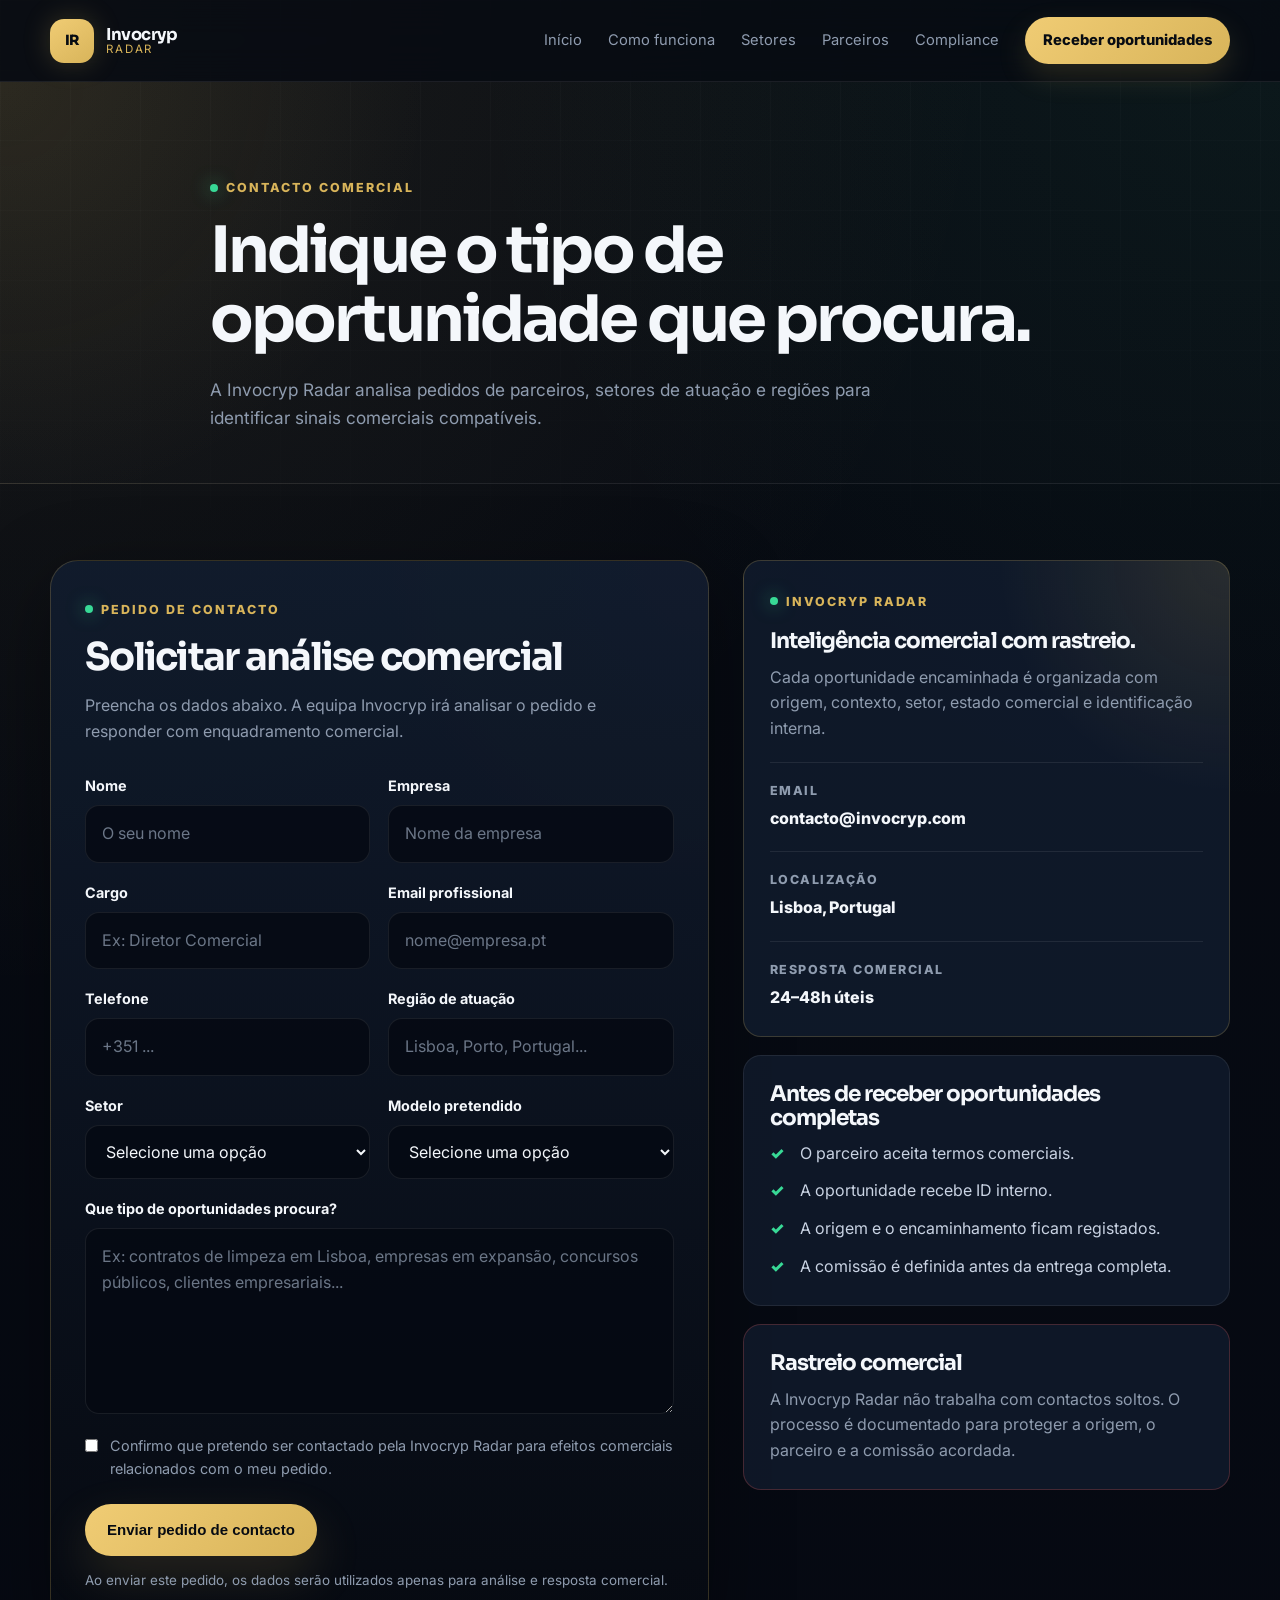
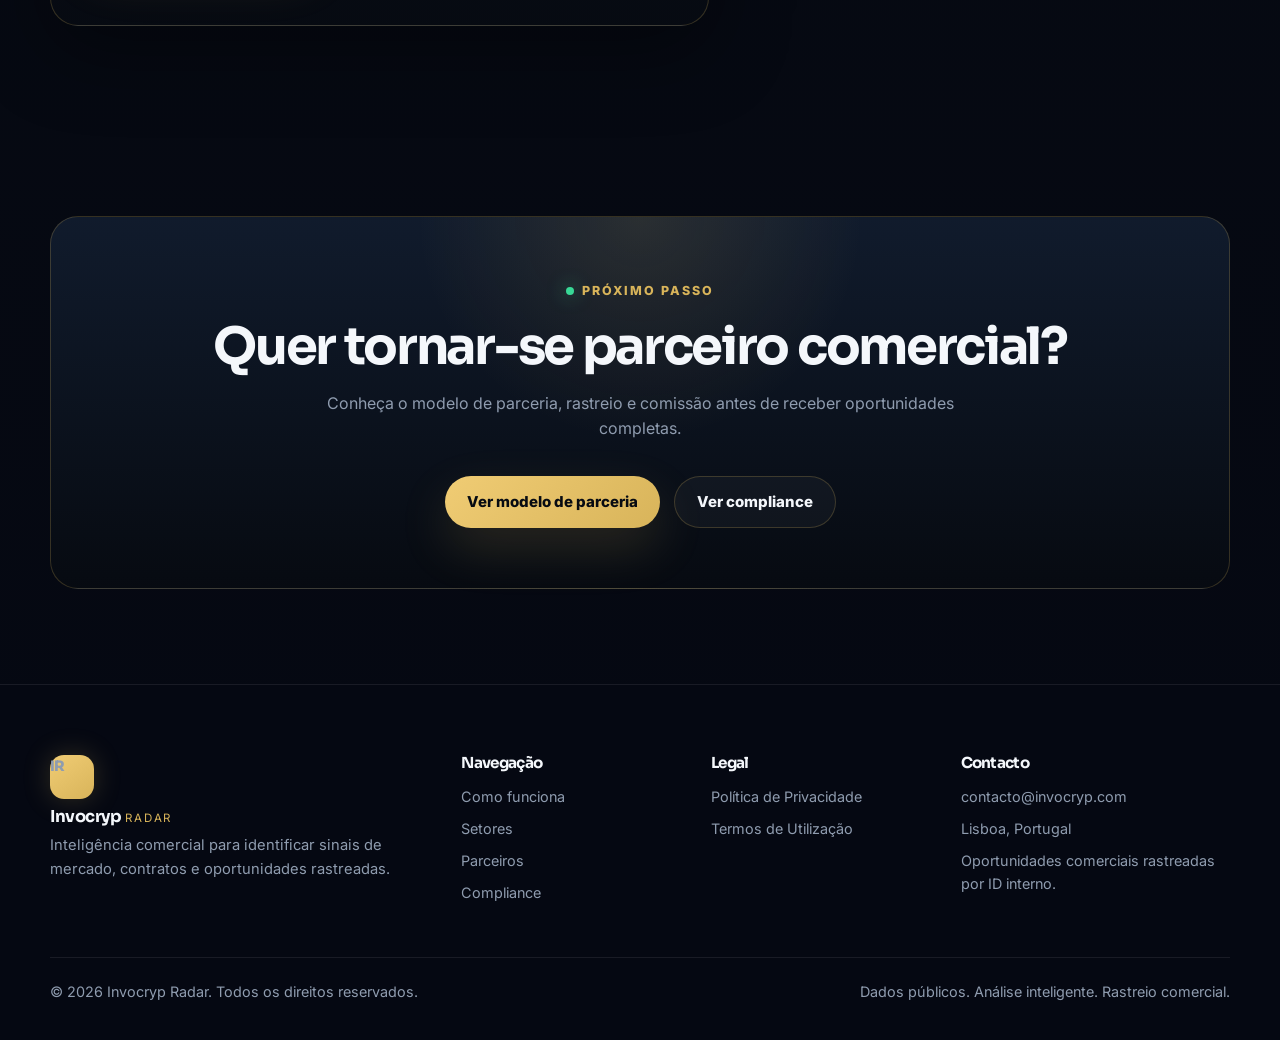
==== contacto/index.html @ 98e599c5 "Cria pagina de contacto" ====
<!DOCTYPE html>
<html lang="pt-PT">
<head>
  <meta charset="UTF-8" />
  <meta name="viewport" content="width=device-width, initial-scale=1.0" />

  <title>Contacto — Invocryp Radar</title>

  <meta
    name="description"
    content="Contacte a Invocryp Radar para receber oportunidades comerciais rastreadas, sinais de mercado e propostas de parceria."
  />

  <meta name="author" content="Invocryp Radar" />
  <meta name="robots" content="index, follow" />

  <meta property="og:title" content="Contacto — Invocryp Radar" />
  <meta
    property="og:description"
    content="Solicite contacto comercial e indique o setor, região e tipo de oportunidade que procura."
  />
  <meta property="og:type" content="website" />
  <meta property="og:url" content="https://invocryp.com/contacto/" />
  <meta property="og:image" content="https://invocryp.com/assets/img/og-image.png" />

  <link rel="icon" type="image/png" href="/assets/img/favicon.png" />
  <link rel="apple-touch-icon" href="/assets/img/favicon.png" />

  <link rel="preconnect" href="https://fonts.googleapis.com" />
  <link rel="preconnect" href="https://fonts.gstatic.com" crossorigin />
  <link
    href="https://fonts.googleapis.com/css2?family=Inter:wght@400;500;600;700;800&family=Sora:wght@500;600;700;800&display=swap"
    rel="stylesheet"
  />

  <link rel="stylesheet" href="/assets/css/main.css" />
</head>

<body>
  <header class="site-header">
    <div class="container header-content">
      <a href="/" class="brand" aria-label="Página inicial da Invocryp Radar">
        <span class="brand-mark">IR</span>
        <span class="brand-text">
          <strong>Invocryp</strong>
          <small>Radar</small>
        </span>
      </a>

      <button class="menu-toggle" type="button" aria-label="Abrir menu">
        <span></span>
        <span></span>
        <span></span>
      </button>

      <nav class="main-nav" aria-label="Menu principal">
        <a href="/">Início</a>
        <a href="/como-funciona/">Como funciona</a>
        <a href="/setores/">Setores</a>
        <a href="/parceiros/">Parceiros</a>
        <a href="/compliance/">Compliance</a>
        <a href="/contacto/" class="nav-cta">Receber oportunidades</a>
      </nav>
    </div>
  </header>

  <main>
    <section class="page-hero">
      <div class="container page-hero-content">
        <span class="eyebrow">Contacto comercial</span>

        <h1>Indique o tipo de oportunidade que procura.</h1>

        <p>
          A Invocryp Radar analisa pedidos de parceiros, setores de atuação
          e regiões para identificar sinais comerciais compatíveis.
        </p>
      </div>
    </section>

    <section class="section contact-section">
      <div class="container contact-grid">
        <form class="contact-form" action="mailto:contacto@invocryp.com" method="post" enctype="text/plain">
          <div class="form-header">
            <span class="eyebrow">Pedido de contacto</span>
            <h2>Solicitar análise comercial</h2>
            <p>
              Preencha os dados abaixo. A equipa Invocryp irá analisar o pedido
              e responder com enquadramento comercial.
            </p>
          </div>

          <div class="form-grid">
            <div class="form-group">
              <label for="nome">Nome</label>
              <input type="text" id="nome" name="Nome" placeholder="O seu nome" required />
            </div>

            <div class="form-group">
              <label for="empresa">Empresa</label>
              <input type="text" id="empresa" name="Empresa" placeholder="Nome da empresa" required />
            </div>

            <div class="form-group">
              <label for="cargo">Cargo</label>
              <input type="text" id="cargo" name="Cargo" placeholder="Ex: Diretor Comercial" />
            </div>

            <div class="form-group">
              <label for="email">Email profissional</label>
              <input type="email" id="email" name="Email" placeholder="nome@empresa.pt" required />
            </div>

            <div class="form-group">
              <label for="telefone">Telefone</label>
              <input type="tel" id="telefone" name="Telefone" placeholder="+351 ..." />
            </div>

            <div class="form-group">
              <label for="regiao">Região de atuação</label>
              <input type="text" id="regiao" name="Regiao" placeholder="Lisboa, Porto, Portugal..." required />
            </div>

            <div class="form-group">
              <label for="setor">Setor</label>
              <select id="setor" name="Setor" required>
                <option value="">Selecione uma opção</option>
                <option value="Limpeza profissional">Limpeza profissional</option>
                <option value="Segurança">Segurança</option>
                <option value="Manutenção">Manutenção</option>
                <option value="Obras e remodelação">Obras e remodelação</option>
                <option value="AVAC">AVAC</option>
                <option value="Fornecimento empresarial">Fornecimento empresarial</option>
                <option value="Recrutamento e outsourcing">Recrutamento e outsourcing</option>
                <option value="Logística">Logística</option>
                <option value="Outro">Outro</option>
              </select>
            </div>

            <div class="form-group">
              <label for="modelo">Modelo pretendido</label>
              <select id="modelo" name="Modelo pretendido" required>
                <option value="">Selecione uma opção</option>
                <option value="Comissão por negócio fechado">Comissão por negócio fechado</option>
                <option value="Lead qualificado">Lead qualificado</option>
                <option value="Assinatura mensal">Assinatura mensal</option>
                <option value="Modelo híbrido">Modelo híbrido</option>
                <option value="Ainda não sei">Ainda não sei</option>
              </select>
            </div>
          </div>

          <div class="form-group full">
            <label for="mensagem">Que tipo de oportunidades procura?</label>
            <textarea
              id="mensagem"
              name="Mensagem"
              rows="6"
              placeholder="Ex: contratos de limpeza em Lisboa, empresas em expansão, concursos públicos, clientes empresariais..."
              required
            ></textarea>
          </div>

          <label class="privacy-check">
            <input type="checkbox" name="Consentimento" required />
            <span>
              Confirmo que pretendo ser contactado pela Invocryp Radar para efeitos comerciais
              relacionados com o meu pedido.
            </span>
          </label>

          <button type="submit" class="btn btn-primary form-submit">
            Enviar pedido de contacto
          </button>

          <p class="form-note">
            Ao enviar este pedido, os dados serão utilizados apenas para análise e resposta comercial.
          </p>
        </form>

        <aside class="contact-aside">
          <div class="contact-card premium">
            <span class="eyebrow">Invocryp Radar</span>
            <h3>Inteligência comercial com rastreio.</h3>
            <p>
              Cada oportunidade encaminhada é organizada com origem, contexto,
              setor, estado comercial e identificação interna.
            </p>

            <div class="contact-info">
              <span>Email</span>
              <a href="mailto:contacto@invocryp.com">contacto@invocryp.com</a>
            </div>

            <div class="contact-info">
              <span>Localização</span>
              <strong>Lisboa, Portugal</strong>
            </div>

            <div class="contact-info">
              <span>Resposta comercial</span>
              <strong>24–48h úteis</strong>
            </div>
          </div>

          <div class="contact-card">
            <h3>Antes de receber oportunidades completas</h3>

            <ul class="check-list compact">
              <li>O parceiro aceita termos comerciais.</li>
              <li>A oportunidade recebe ID interno.</li>
              <li>A origem e o encaminhamento ficam registados.</li>
              <li>A comissão é definida antes da entrega completa.</li>
            </ul>
          </div>

          <div class="contact-card warning">
            <h3>Rastreio comercial</h3>
            <p>
              A Invocryp Radar não trabalha com contactos soltos. O processo é
              documentado para proteger a origem, o parceiro e a comissão acordada.
            </p>
          </div>
        </aside>
      </div>
    </section>

    <section class="final-cta">
      <div class="container final-cta-box">
        <span class="eyebrow">Próximo passo</span>
        <h2>Quer tornar-se parceiro comercial?</h2>
        <p>
          Conheça o modelo de parceria, rastreio e comissão antes de receber
          oportunidades completas.
        </p>

        <div class="hero-actions">
          <a href="/parceiros/" class="btn btn-primary">Ver modelo de parceria</a>
          <a href="/compliance/" class="btn btn-secondary">Ver compliance</a>
        </div>
      </div>
    </section>
  </main>

  <footer class="site-footer">
    <div class="container footer-grid">
      <div>
        <a href="/" class="brand footer-brand" aria-label="Invocryp Radar">
          <span class="brand-mark">IR</span>
          <span class="brand-text">
            <strong>Invocryp</strong>
            <small>Radar</small>
          </span>
        </a>

        <p>
          Inteligência comercial para identificar sinais de mercado, contratos e
          oportunidades rastreadas.
        </p>
      </div>

      <div>
        <h4>Navegação</h4>
        <a href="/como-funciona/">Como funciona</a>
        <a href="/setores/">Setores</a>
        <a href="/parceiros/">Parceiros</a>
        <a href="/compliance/">Compliance</a>
      </div>

      <div>
        <h4>Legal</h4>
        <a href="/politica-privacidade/">Política de Privacidade</a>
        <a href="/termos/">Termos de Utilização</a>
      </div>

      <div>
        <h4>Contacto</h4>
        <a href="mailto:contacto@invocryp.com">contacto@invocryp.com</a>
        <span>Lisboa, Portugal</span>
        <span>Oportunidades comerciais rastreadas por ID interno.</span>
      </div>
    </div>

    <div class="container footer-bottom">
      <span>© 2026 Invocryp Radar. Todos os direitos reservados.</span>
      <span>Dados públicos. Análise inteligente. Rastreio comercial.</span>
    </div>
  </footer>

  <script src="/assets/js/main.js"></script>
</body>
</html>
---- assets/css/main.css ----
:root {
    --bg-main: #070b12;
    --bg-deep: #050812;
    --bg-panel: #0d1524;
    --bg-card: rgba(17, 28, 46, 0.82);
  
    --gold: #d8b45a;
    --gold-soft: rgba(216, 180, 90, 0.18);
    --gold-strong: #f0cc74;
  
    --white: #f4f7fb;
    --text: #c9d3e3;
    --muted: #8f9caf;
  
    --green: #38d996;
    --red: #e05a5a;
  
    --border: rgba(255, 255, 255, 0.08);
    --border-gold: rgba(216, 180, 90, 0.22);
  
    --shadow: 0 24px 80px rgba(0, 0, 0, 0.38);
    --radius-lg: 28px;
    --radius-md: 18px;
    --radius-sm: 12px;
  
    --container: 1180px;
    --header-height: 82px;
  }
  
  * {
    box-sizing: border-box;
    margin: 0;
    padding: 0;
  }
  
  html {
    scroll-behavior: smooth;
  }
  
  body {
    font-family: "Inter", sans-serif;
    background:
      radial-gradient(circle at top left, rgba(216, 180, 90, 0.09), transparent 34%),
      radial-gradient(circle at top right, rgba(56, 217, 150, 0.06), transparent 28%),
      linear-gradient(180deg, var(--bg-main), var(--bg-deep));
    color: var(--text);
    min-height: 100vh;
    line-height: 1.6;
    overflow-x: hidden;
  }
  
  body::before {
    content: "";
    position: fixed;
    inset: 0;
    pointer-events: none;
    background-image:
      linear-gradient(rgba(255,255,255,0.025) 1px, transparent 1px),
      linear-gradient(90deg, rgba(255,255,255,0.025) 1px, transparent 1px);
    background-size: 70px 70px;
    mask-image: linear-gradient(to bottom, rgba(0,0,0,0.9), transparent 78%);
    z-index: -1;
  }
  
  a {
    color: inherit;
    text-decoration: none;
  }
  
  img {
    max-width: 100%;
    display: block;
  }
  
  .container {
    width: min(100% - 40px, var(--container));
    margin: 0 auto;
  }
  
  /* HEADER */
  
  .site-header {
    position: sticky;
    top: 0;
    z-index: 50;
    height: var(--header-height);
    backdrop-filter: blur(22px);
    background: rgba(7, 11, 18, 0.78);
    border-bottom: 1px solid var(--border);
  }
  
  .header-content {
    height: 100%;
    display: flex;
    align-items: center;
    justify-content: space-between;
  }
  
  .brand {
    display: inline-flex;
    align-items: center;
    gap: 12px;
  }
  
  .brand-mark {
    width: 44px;
    height: 44px;
    border-radius: 14px;
    display: grid;
    place-items: center;
    font-family: "Sora", sans-serif;
    font-size: 0.88rem;
    font-weight: 800;
    letter-spacing: -0.04em;
    color: var(--bg-main);
    background:
      linear-gradient(145deg, var(--gold-strong), var(--gold)),
      radial-gradient(circle at 30% 20%, #fff, transparent);
    box-shadow: 0 0 28px rgba(216, 180, 90, 0.22);
  }
  
  .brand-text {
    display: flex;
    flex-direction: column;
    line-height: 1.05;
  }
  
  .brand-text strong {
    font-family: "Sora", sans-serif;
    font-size: 1.03rem;
    color: var(--white);
    letter-spacing: -0.03em;
  }
  
  .brand-text small {
    color: var(--gold);
    font-size: 0.72rem;
    text-transform: uppercase;
    letter-spacing: 0.16em;
  }
  
  .main-nav {
    display: flex;
    align-items: center;
    gap: 26px;
    font-size: 0.92rem;
    color: var(--muted);
  }
  
  .main-nav a {
    transition: color 0.2s ease;
  }
  
  .main-nav a:hover {
    color: var(--white);
  }
  
  .nav-cta {
    color: var(--bg-main) !important;
    background: linear-gradient(135deg, var(--gold-strong), var(--gold));
    padding: 12px 18px;
    border-radius: 999px;
    font-weight: 800;
    box-shadow: 0 12px 30px rgba(216, 180, 90, 0.16);
  }
  
  .menu-toggle {
    display: none;
    width: 46px;
    height: 46px;
    border: 1px solid var(--border);
    border-radius: 14px;
    background: rgba(255, 255, 255, 0.03);
    cursor: pointer;
  }
  
  .menu-toggle span {
    display: block;
    width: 20px;
    height: 2px;
    margin: 5px auto;
    background: var(--white);
    border-radius: 5px;
  }
  
  /* HERO */
  
  .hero-section {
    padding: 105px 0 70px;
    position: relative;
  }
  
  .hero-grid {
    display: grid;
    grid-template-columns: 1.04fr 0.96fr;
    gap: 58px;
    align-items: center;
  }
  
  .eyebrow {
    display: inline-flex;
    align-items: center;
    gap: 8px;
    color: var(--gold);
    font-size: 0.78rem;
    font-weight: 800;
    text-transform: uppercase;
    letter-spacing: 0.16em;
    margin-bottom: 18px;
  }
  
  .eyebrow::before {
    content: "";
    width: 8px;
    height: 8px;
    border-radius: 50%;
    background: var(--green);
    box-shadow: 0 0 18px rgba(56, 217, 150, 0.7);
  }
  
  h1,
  h2,
  h3,
  h4 {
    font-family: "Sora", sans-serif;
    color: var(--white);
    letter-spacing: -0.045em;
    line-height: 1.08;
  }
  
  h1 {
    font-size: clamp(2.7rem, 6vw, 5.9rem);
    max-width: 820px;
  }
  
  .hero-description {
    max-width: 650px;
    margin-top: 24px;
    font-size: 1.12rem;
    color: var(--muted);
  }
  
  .hero-actions {
    margin-top: 34px;
    display: flex;
    flex-wrap: wrap;
    gap: 14px;
  }
  
  .btn {
    display: inline-flex;
    align-items: center;
    justify-content: center;
    min-height: 52px;
    padding: 0 22px;
    border-radius: 999px;
    font-weight: 800;
    font-size: 0.94rem;
    transition: transform 0.2s ease, border-color 0.2s ease, background 0.2s ease;
  }
  
  .btn:hover {
    transform: translateY(-2px);
  }
  
  .btn-primary {
    color: var(--bg-main);
    background: linear-gradient(135deg, var(--gold-strong), var(--gold));
    box-shadow: 0 20px 50px rgba(216, 180, 90, 0.16);
  }
  
  .btn-secondary {
    color: var(--white);
    border: 1px solid var(--border-gold);
    background: rgba(255, 255, 255, 0.035);
  }
  
  .hero-proof {
    margin-top: 28px;
    display: flex;
    flex-wrap: wrap;
    gap: 10px;
  }
  
  .hero-proof span {
    padding: 9px 13px;
    border: 1px solid var(--border);
    border-radius: 999px;
    color: var(--muted);
    font-size: 0.82rem;
    background: rgba(255, 255, 255, 0.025);
  }
  
  /* RADAR PANEL */
  
  .radar-panel {
    position: relative;
    padding: 28px;
    min-height: 520px;
    border: 1px solid var(--border-gold);
    border-radius: var(--radius-lg);
    background:
      radial-gradient(circle at 50% 15%, rgba(216, 180, 90, 0.15), transparent 28%),
      linear-gradient(180deg, rgba(17, 28, 46, 0.95), rgba(7, 11, 18, 0.9));
    box-shadow: var(--shadow);
    overflow: hidden;
  }
  
  .radar-panel::before {
    content: "";
    position: absolute;
    width: 430px;
    height: 430px;
    border: 1px solid rgba(216, 180, 90, 0.16);
    border-radius: 50%;
    top: 80px;
    right: -80px;
  }
  
  .radar-panel::after {
    content: "";
    position: absolute;
    width: 240px;
    height: 240px;
    border: 1px solid rgba(216, 180, 90, 0.12);
    border-radius: 50%;
    top: 175px;
    right: 15px;
  }
  
  .panel-header {
    position: relative;
    z-index: 2;
    display: flex;
    align-items: center;
    gap: 10px;
    color: var(--white);
    margin-bottom: 34px;
  }
  
  .status-dot {
    width: 11px;
    height: 11px;
    border-radius: 50%;
    background: var(--green);
    box-shadow: 0 0 24px rgba(56, 217, 150, 0.9);
  }
  
  .signal-card {
    position: relative;
    z-index: 3;
    width: min(100%, 390px);
    padding: 20px;
    margin-bottom: 18px;
    border-radius: var(--radius-md);
    border: 1px solid var(--border);
    background: rgba(7, 11, 18, 0.74);
    backdrop-filter: blur(14px);
  }
  
  .signal-card:nth-child(3) {
    margin-left: 45px;
  }
  
  .signal-card:nth-child(4) {
    margin-left: 90px;
  }
  
  .signal-card small {
    display: block;
    margin-bottom: 8px;
    font-size: 0.75rem;
    text-transform: uppercase;
    letter-spacing: 0.14em;
    font-weight: 800;
  }
  
  .signal-card.high small {
    color: var(--green);
  }
  
  .signal-card.medium small {
    color: var(--gold);
  }
  
  .signal-card.review small {
    color: var(--red);
  }
  
  .signal-card p {
    color: var(--text);
    font-size: 0.95rem;
  }
  
  /* STRIP */
  
  .metrics-strip {
    border-top: 1px solid var(--border);
    border-bottom: 1px solid var(--border);
    background: rgba(255, 255, 255, 0.02);
    display: grid;
    grid-template-columns: repeat(4, 1fr);
  }
  
  .metric-item {
    min-height: 86px;
    display: grid;
    place-items: center;
    color: var(--muted);
    font-weight: 800;
    text-transform: uppercase;
    letter-spacing: 0.12em;
    font-size: 0.78rem;
    border-right: 1px solid var(--border);
  }
  
  .metric-item:last-child {
    border-right: none;
  }
  
  /* SECTIONS */
  
  .section {
    padding: 95px 0;
  }
  
  .section-heading {
    max-width: 760px;
    margin-bottom: 44px;
  }
  
  .section-heading.split {
    max-width: none;
    display: flex;
    justify-content: space-between;
    align-items: end;
    gap: 30px;
  }
  
  .section-heading h2,
  .final-cta h2 {
    font-size: clamp(2rem, 4vw, 3.5rem);
  }
  
  .section-heading p,
  .final-cta p {
    margin-top: 16px;
    color: var(--muted);
    font-size: 1rem;
  }
  
  .text-link {
    color: var(--gold);
    font-weight: 800;
    border-bottom: 1px solid rgba(216, 180, 90, 0.38);
  }
  
  /* PROCESS */
  
  .process-grid {
    display: grid;
    grid-template-columns: repeat(4, 1fr);
    gap: 18px;
  }
  
  .process-card,
  .sector-card {
    padding: 26px;
    border-radius: var(--radius-md);
    border: 1px solid var(--border);
    background: var(--bg-card);
    min-height: 250px;
    transition: transform 0.2s ease, border-color 0.2s ease;
  }
  
  .process-card:hover,
  .sector-card:hover {
    transform: translateY(-4px);
    border-color: var(--border-gold);
  }
  
  .step-number {
    display: inline-block;
    color: var(--gold);
    font-weight: 900;
    margin-bottom: 24px;
    font-size: 0.82rem;
    letter-spacing: 0.12em;
  }
  
  .process-card h3,
  .sector-card h3 {
    font-size: 1.15rem;
    margin-bottom: 14px;
  }
  
  .process-card p,
  .sector-card p {
    color: var(--muted);
    font-size: 0.94rem;
  }
  
  /* SECTORS */
  
  .section-sectors {
    background:
      radial-gradient(circle at 20% 10%, rgba(216, 180, 90, 0.06), transparent 30%),
      rgba(255, 255, 255, 0.012);
  }
  
  .sector-grid {
    display: grid;
    grid-template-columns: repeat(3, 1fr);
    gap: 18px;
  }
  
  .sector-card {
    min-height: 205px;
  }
  
  /* PARTNERS */
  
  .partner-box {
    display: grid;
    grid-template-columns: 1.1fr 0.9fr;
    gap: 34px;
    padding: 46px;
    border: 1px solid var(--border-gold);
    border-radius: var(--radius-lg);
    background:
      linear-gradient(135deg, rgba(17, 28, 46, 0.95), rgba(7, 11, 18, 0.92)),
      radial-gradient(circle at top right, rgba(216, 180, 90, 0.12), transparent 30%);
    box-shadow: var(--shadow);
  }
  
  .partner-copy h2 {
    font-size: clamp(2rem, 4vw, 3.25rem);
  }
  
  .partner-copy p {
    margin-top: 18px;
    color: var(--muted);
    max-width: 690px;
  }
  
  .check-list {
    margin: 26px 0 30px;
    list-style: none;
    display: grid;
    gap: 12px;
  }
  
  .check-list li {
    color: var(--text);
    padding-left: 30px;
    position: relative;
  }
  
  .check-list li::before {
    content: "✓";
    position: absolute;
    left: 0;
    top: 0;
    color: var(--green);
    font-weight: 900;
  }
  
  .partner-card {
    align-self: center;
    padding: 30px;
    border-radius: var(--radius-md);
    border: 1px solid var(--border);
    background: rgba(7, 11, 18, 0.72);
  }
  
  .partner-card small {
    color: var(--gold);
    font-size: 0.75rem;
    text-transform: uppercase;
    letter-spacing: 0.14em;
    font-weight: 800;
  }
  
  .partner-card h3 {
    font-size: 2rem;
    margin: 16px 0 18px;
  }
  
  .partner-card p {
    padding: 12px 0;
    border-bottom: 1px solid var(--border);
    color: var(--muted);
  }
  
  .partner-card span {
    display: block;
    margin-top: 18px;
    color: var(--green);
    font-size: 0.9rem;
  }
  
  /* COMPLIANCE */
  
  .section-compliance {
    border-top: 1px solid var(--border);
    border-bottom: 1px solid var(--border);
  }
  
  .compliance-grid {
    display: grid;
    grid-template-columns: 0.9fr 1.1fr;
    gap: 60px;
    align-items: center;
  }
  
  .compliance-content p {
    color: var(--muted);
    font-size: 1.04rem;
    margin-bottom: 22px;
  }
  
  /* FINAL CTA */
  
  .final-cta {
    padding: 95px 0;
  }
  
  .final-cta-box {
    text-align: center;
    padding: 60px 30px;
    border-radius: var(--radius-lg);
    border: 1px solid var(--border-gold);
    background:
      radial-gradient(circle at top, rgba(216, 180, 90, 0.13), transparent 32%),
      linear-gradient(180deg, rgba(17, 28, 46, 0.96), rgba(7, 11, 18, 0.95));
  }
  
  .final-cta-box p {
    max-width: 650px;
    margin-left: auto;
    margin-right: auto;
  }
  
  .final-cta .hero-actions {
    justify-content: center;
  }
  
  /* FOOTER */
  
  .site-footer {
    padding: 70px 0 28px;
    background: #050812;
    border-top: 1px solid var(--border);
  }
  
  .footer-grid {
    display: grid;
    grid-template-columns: 1.4fr 0.8fr 0.8fr 1fr;
    gap: 34px;
  }
  
  .footer-brand {
    margin-bottom: 20px;
  }
  
  .site-footer p {
    max-width: 360px;
    color: var(--muted);
    font-size: 0.92rem;
  }
  
  .site-footer h4 {
    font-size: 0.95rem;
    margin-bottom: 14px;
  }
  
  .site-footer a,
  .site-footer span {
    display: block;
    color: var(--muted);
    font-size: 0.9rem;
    margin-bottom: 9px;
  }
  
  .site-footer a:hover {
    color: var(--gold);
  }
  
  .footer-bottom {
    margin-top: 44px;
    padding-top: 22px;
    border-top: 1px solid var(--border);
    display: flex;
    justify-content: space-between;
    gap: 20px;
    color: var(--muted);
    font-size: 0.82rem;
  }
  
  /* RESPONSIVE */
  
  @media (max-width: 980px) {
    .main-nav {
      position: absolute;
      top: var(--header-height);
      left: 20px;
      right: 20px;
      display: none;
      flex-direction: column;
      align-items: stretch;
      gap: 0;
      padding: 16px;
      border-radius: 20px;
      background: rgba(7, 11, 18, 0.98);
      border: 1px solid var(--border);
      box-shadow: var(--shadow);
    }
  
    .main-nav.active {
      display: flex;
    }
  
    .main-nav a {
      padding: 14px;
    }
  
    .nav-cta {
      margin-top: 8px;
      text-align: center;
    }
  
    .menu-toggle {
      display: block;
    }
  
    .hero-grid,
    .partner-box,
    .compliance-grid {
      grid-template-columns: 1fr;
    }
  
    .radar-panel {
      min-height: auto;
    }
  
    .signal-card:nth-child(3),
    .signal-card:nth-child(4) {
      margin-left: 0;
    }
  
    .process-grid {
      grid-template-columns: repeat(2, 1fr);
    }
  
    .sector-grid {
      grid-template-columns: repeat(2, 1fr);
    }
  
    .footer-grid {
      grid-template-columns: repeat(2, 1fr);
    }
  
    .section-heading.split {
      align-items: flex-start;
      flex-direction: column;
    }
  }
  
  @media (max-width: 680px) {
    :root {
      --header-height: 74px;
    }
  
    .container {
      width: min(100% - 28px, var(--container));
    }
  
    .hero-section {
      padding: 72px 0 50px;
    }
  
    h1 {
      font-size: 2.8rem;
    }
  
    .hero-description {
      font-size: 1rem;
    }
  
    .hero-actions {
      flex-direction: column;
    }
  
    .btn {
      width: 100%;
    }
  
    .metrics-strip {
      grid-template-columns: repeat(2, 1fr);
    }
  
    .metric-item {
      min-height: 70px;
      font-size: 0.68rem;
    }
  
    .section {
      padding: 70px 0;
    }
  
    .process-grid,
    .sector-grid,
    .footer-grid {
      grid-template-columns: 1fr;
    }
  
    .partner-box {
      padding: 28px;
    }
  
    .footer-bottom {
      flex-direction: column;
    }
  }








  /* CONTACT PAGE */

.page-hero {
    padding: 92px 0 52px;
    border-bottom: 1px solid var(--border);
    background:
      radial-gradient(circle at top left, rgba(216, 180, 90, 0.09), transparent 32%),
      rgba(255, 255, 255, 0.01);
  }
  
  .page-hero-content {
    max-width: 860px;
  }
  
  .page-hero h1 {
    font-size: clamp(2.4rem, 5vw, 4.8rem);
  }
  
  .page-hero p {
    margin-top: 22px;
    max-width: 720px;
    color: var(--muted);
    font-size: 1.08rem;
  }
  
  .contact-section {
    padding-top: 76px;
  }
  
  .contact-grid {
    display: grid;
    grid-template-columns: 1.15fr 0.85fr;
    gap: 34px;
    align-items: start;
  }
  
  .contact-form {
    padding: 34px;
    border: 1px solid var(--border-gold);
    border-radius: var(--radius-lg);
    background:
      linear-gradient(180deg, rgba(17, 28, 46, 0.92), rgba(7, 11, 18, 0.92)),
      radial-gradient(circle at top right, rgba(216, 180, 90, 0.11), transparent 34%);
    box-shadow: var(--shadow);
  }
  
  .form-header {
    margin-bottom: 30px;
  }
  
  .form-header h2 {
    font-size: clamp(1.8rem, 3vw, 2.7rem);
  }
  
  .form-header p {
    margin-top: 14px;
    color: var(--muted);
  }
  
  .form-grid {
    display: grid;
    grid-template-columns: repeat(2, 1fr);
    gap: 18px;
  }
  
  .form-group {
    display: flex;
    flex-direction: column;
    gap: 8px;
  }
  
  .form-group.full {
    margin-top: 18px;
  }
  
  .form-group label {
    color: var(--white);
    font-weight: 700;
    font-size: 0.9rem;
  }
  
  .form-group input,
  .form-group select,
  .form-group textarea {
    width: 100%;
    border: 1px solid var(--border);
    border-radius: 14px;
    background: rgba(5, 8, 18, 0.75);
    color: var(--white);
    padding: 15px 16px;
    font: inherit;
    outline: none;
    transition: border-color 0.2s ease, box-shadow 0.2s ease;
  }
  
  .form-group input::placeholder,
  .form-group textarea::placeholder {
    color: rgba(143, 156, 175, 0.74);
  }
  
  .form-group input:focus,
  .form-group select:focus,
  .form-group textarea:focus {
    border-color: var(--gold);
    box-shadow: 0 0 0 4px rgba(216, 180, 90, 0.08);
  }
  
  .form-group textarea {
    resize: vertical;
    min-height: 150px;
  }
  
  .privacy-check {
    display: flex;
    gap: 12px;
    align-items: flex-start;
    margin-top: 20px;
    color: var(--muted);
    font-size: 0.9rem;
  }
  
  .privacy-check input {
    margin-top: 5px;
    accent-color: var(--gold);
  }
  
  .form-submit {
    margin-top: 24px;
    border: none;
    cursor: pointer;
  }
  
  .form-note {
    margin-top: 14px;
    color: var(--muted);
    font-size: 0.84rem;
  }
  
  .contact-aside {
    display: grid;
    gap: 18px;
  }
  
  .contact-card {
    padding: 26px;
    border: 1px solid var(--border);
    border-radius: var(--radius-md);
    background: rgba(17, 28, 46, 0.78);
  }
  
  .contact-card.premium {
    border-color: var(--border-gold);
    background:
      radial-gradient(circle at top right, rgba(216, 180, 90, 0.13), transparent 34%),
      rgba(17, 28, 46, 0.84);
  }
  
  .contact-card.warning {
    border-color: rgba(224, 90, 90, 0.26);
  }
  
  .contact-card h3 {
    font-size: 1.35rem;
    margin-bottom: 12px;
  }
  
  .contact-card p {
    color: var(--muted);
  }
  
  .contact-info {
    margin-top: 20px;
    padding-top: 18px;
    border-top: 1px solid var(--border);
  }
  
  .contact-info span {
    display: block;
    color: var(--muted);
    font-size: 0.78rem;
    text-transform: uppercase;
    letter-spacing: 0.12em;
    font-weight: 800;
    margin-bottom: 5px;
  }
  
  .contact-info a,
  .contact-info strong {
    color: var(--white);
    font-weight: 800;
  }
  
  .check-list.compact {
    margin: 0;
  }
  
  @media (max-width: 980px) {
    .contact-grid {
      grid-template-columns: 1fr;
    }
  }
  
  @media (max-width: 680px) {
    .page-hero {
      padding: 70px 0 42px;
    }
  
    .contact-section {
      padding-top: 56px;
    }
  
    .contact-form {
      padding: 24px;
    }
  
    .form-grid {
      grid-template-columns: 1fr;
    }
  }
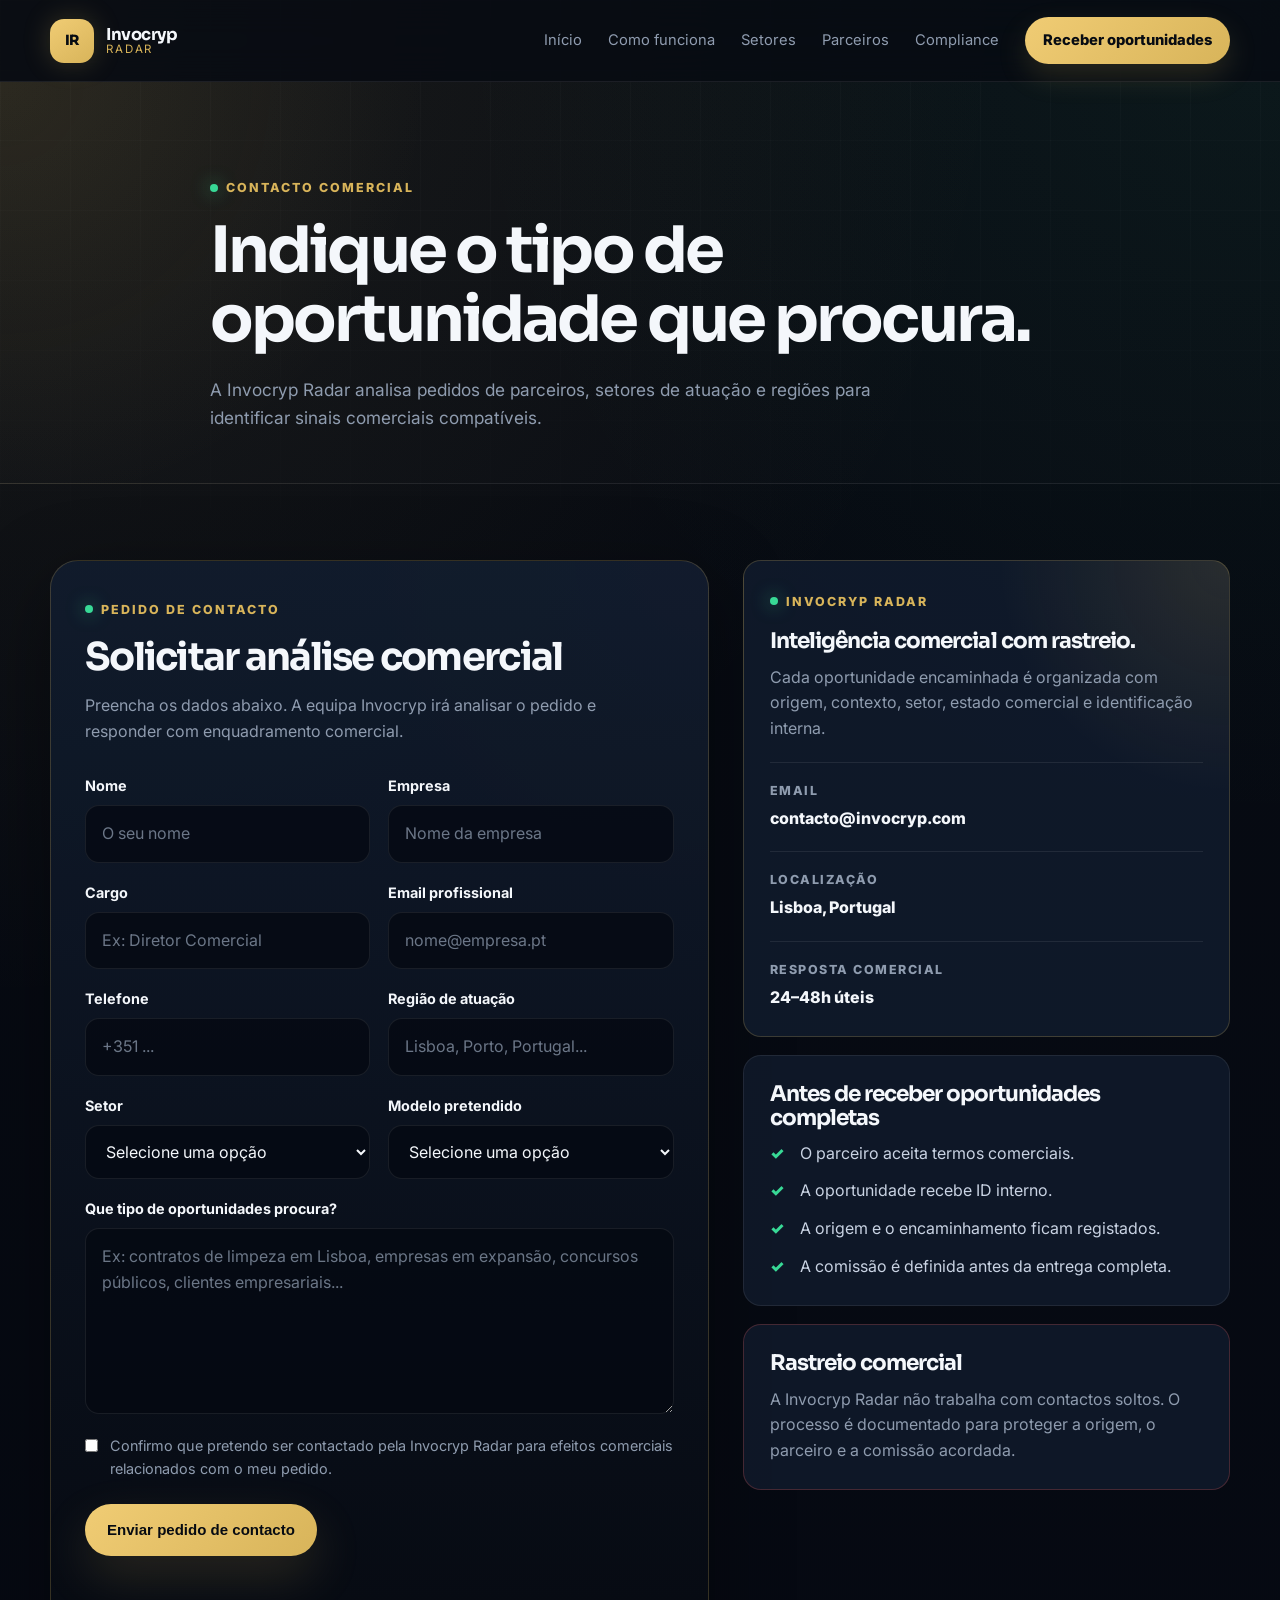
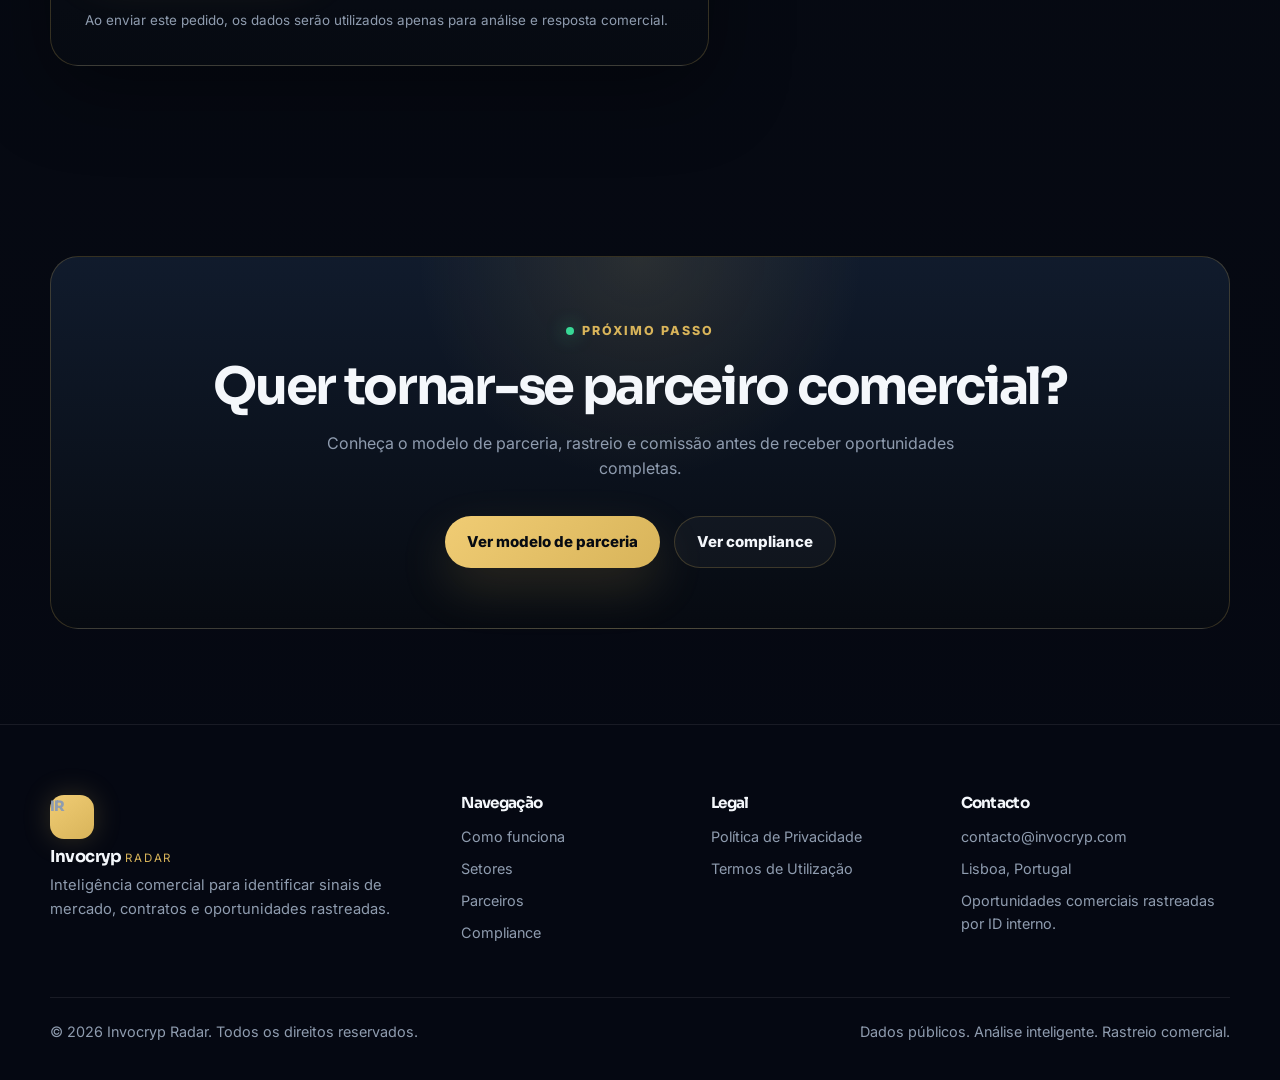
==== commit 628217cd: "Configura formulario Web3Forms" ====
--- a/contacto/index.html
+++ b/contacto/index.html
@@ -80,7 +80,11 @@
 
     <section class="section contact-section">
       <div class="container contact-grid">
-        <form class="contact-form" action="mailto:contacto@invocryp.com" method="post" enctype="text/plain">
+        <form class="contact-form" id="contactForm">
+          <input type="hidden" name="access_key" value="feb480e6-e3a8-4870-9b19-c567cc974360" />
+          <input type="hidden" name="subject" value="Novo pedido comercial — Invocryp Radar" />
+          <input type="hidden" name="from_name" value="Website Invocryp Radar" />
+
           <div class="form-header">
             <span class="eyebrow">Pedido de contacto</span>
             <h2>Solicitar análise comercial</h2>
@@ -108,7 +112,7 @@
 
             <div class="form-group">
               <label for="email">Email profissional</label>
-              <input type="email" id="email" name="Email" placeholder="nome@empresa.pt" required />
+              <input type="email" id="email" name="email" placeholder="nome@empresa.pt" required />
             </div>
 
             <div class="form-group">
@@ -154,7 +158,7 @@
             <label for="mensagem">Que tipo de oportunidades procura?</label>
             <textarea
               id="mensagem"
-              name="Mensagem"
+              name="message"
               rows="6"
               placeholder="Ex: contratos de limpeza em Lisboa, empresas em expansão, concursos públicos, clientes empresariais..."
               required
@@ -172,6 +176,8 @@
           <button type="submit" class="btn btn-primary form-submit">
             Enviar pedido de contacto
           </button>
+
+          <p class="form-response" id="formResponse"></p>
 
           <p class="form-note">
             Ao enviar este pedido, os dados serão utilizados apenas para análise e resposta comercial.
--- a/assets/css/main.css
+++ b/assets/css/main.css
@@ -1048,4 +1048,1046 @@
     .form-grid {
       grid-template-columns: 1fr;
     }
+  }
+
+
+
+
+
+
+
+
+
+
+
+
+
+  /* PARTNERS PAGE */
+
+.partner-intro-section {
+    padding-top: 78px;
+  }
+  
+  .partner-intro-grid {
+    display: grid;
+    grid-template-columns: 0.95fr 1.05fr;
+    gap: 58px;
+    align-items: start;
+  }
+  
+  .partner-intro-grid h2 {
+    font-size: clamp(2rem, 4vw, 3.3rem);
+  }
+  
+  .partner-intro-copy {
+    display: grid;
+    gap: 18px;
+  }
+  
+  .partner-intro-copy p {
+    color: var(--muted);
+    font-size: 1.04rem;
+  }
+  
+  .partner-flow-grid {
+    display: grid;
+    grid-template-columns: repeat(4, 1fr);
+    gap: 18px;
+  }
+  
+  .partner-flow-card {
+    min-height: 285px;
+  }
+  
+  .partner-model-section {
+    background:
+      radial-gradient(circle at 80% 10%, rgba(216, 180, 90, 0.07), transparent 32%),
+      rgba(255, 255, 255, 0.012);
+    border-top: 1px solid var(--border);
+    border-bottom: 1px solid var(--border);
+  }
+  
+  .partner-model-grid {
+    display: grid;
+    grid-template-columns: 0.8fr 1.2fr;
+    gap: 38px;
+    align-items: center;
+  }
+  
+  .partner-model-copy h2 {
+    font-size: clamp(2rem, 4vw, 3.3rem);
+  }
+  
+  .partner-model-copy p {
+    margin: 18px 0 30px;
+    color: var(--muted);
+  }
+  
+  .model-cards-grid {
+    display: grid;
+    grid-template-columns: repeat(2, 1fr);
+    gap: 18px;
+  }
+  
+  .model-card {
+    min-height: 230px;
+    padding: 26px;
+    border-radius: var(--radius-md);
+    border: 1px solid var(--border);
+    background: rgba(17, 28, 46, 0.82);
+    transition: transform 0.2s ease, border-color 0.2s ease;
+  }
+  
+  .model-card:hover {
+    transform: translateY(-4px);
+    border-color: var(--border-gold);
+  }
+  
+  .model-card small {
+    display: inline-block;
+    margin-bottom: 18px;
+    color: var(--gold);
+    font-size: 0.74rem;
+    font-weight: 900;
+    letter-spacing: 0.14em;
+    text-transform: uppercase;
+  }
+  
+  .model-card h3 {
+    font-size: 1.25rem;
+    margin-bottom: 12px;
+  }
+  
+  .model-card p {
+    color: var(--muted);
+    font-size: 0.94rem;
+  }
+  
+  .tracking-section {
+    padding-top: 100px;
+  }
+  
+  .tracking-box {
+    display: grid;
+    grid-template-columns: 1.05fr 0.95fr;
+    gap: 36px;
+    padding: 46px;
+    border-radius: var(--radius-lg);
+    border: 1px solid var(--border-gold);
+    background:
+      linear-gradient(135deg, rgba(17, 28, 46, 0.94), rgba(7, 11, 18, 0.94)),
+      radial-gradient(circle at top right, rgba(216, 180, 90, 0.13), transparent 34%);
+    box-shadow: var(--shadow);
+  }
+  
+  .tracking-copy h2 {
+    font-size: clamp(2rem, 4vw, 3.25rem);
+  }
+  
+  .tracking-copy p {
+    margin-top: 18px;
+    color: var(--muted);
+  }
+  
+  .tracking-card {
+    padding: 30px;
+    border-radius: var(--radius-md);
+    border: 1px solid var(--border);
+    background: rgba(5, 8, 18, 0.72);
+    align-self: center;
+  }
+  
+  .tracking-card small {
+    color: var(--gold);
+    font-weight: 900;
+    letter-spacing: 0.14em;
+    text-transform: uppercase;
+    font-size: 0.74rem;
+  }
+  
+  .tracking-card h3 {
+    font-size: 2.2rem;
+    margin: 16px 0 22px;
+  }
+  
+  .tracking-row {
+    display: flex;
+    justify-content: space-between;
+    gap: 20px;
+    padding: 14px 0;
+    border-bottom: 1px solid var(--border);
+  }
+  
+  .tracking-row span {
+    color: var(--muted);
+  }
+  
+  .tracking-row strong {
+    color: var(--white);
+    text-align: right;
+  }
+  
+  .tracking-card p {
+    margin-top: 20px;
+    color: var(--green);
+    font-size: 0.92rem;
+  }
+  
+  .partner-sectors-section {
+    padding-top: 90px;
+  }
+  
+  @media (max-width: 980px) {
+    .partner-intro-grid,
+    .partner-model-grid,
+    .tracking-box {
+      grid-template-columns: 1fr;
+    }
+  
+    .partner-flow-grid {
+      grid-template-columns: repeat(2, 1fr);
+    }
+  
+    .tracking-card {
+      align-self: stretch;
+    }
+  }
+  
+  @media (max-width: 680px) {
+    .partner-flow-grid,
+    .model-cards-grid {
+      grid-template-columns: 1fr;
+    }
+  
+    .tracking-box {
+      padding: 28px;
+    }
+  
+    .tracking-row {
+      flex-direction: column;
+      gap: 3px;
+    }
+  
+    .tracking-row strong {
+      text-align: left;
+    }
+  }
+
+
+
+
+
+
+
+
+
+
+
+
+
+
+
+
+
+
+  /* HOW IT WORKS PAGE */
+
+.methodology-section {
+    padding-top: 78px;
+  }
+  
+  .methodology-grid {
+    display: grid;
+    grid-template-columns: 1.08fr 0.92fr;
+    gap: 38px;
+    align-items: center;
+  }
+  
+  .methodology-copy h2 {
+    font-size: clamp(2rem, 4vw, 3.3rem);
+  }
+  
+  .methodology-copy p {
+    margin-top: 18px;
+    color: var(--muted);
+    font-size: 1.04rem;
+  }
+  
+  .methodology-panel {
+    padding: 30px;
+    border-radius: var(--radius-lg);
+    border: 1px solid var(--border-gold);
+    background:
+      radial-gradient(circle at top right, rgba(216, 180, 90, 0.14), transparent 36%),
+      rgba(17, 28, 46, 0.86);
+    box-shadow: var(--shadow);
+  }
+  
+  .methodology-panel-header {
+    display: flex;
+    align-items: center;
+    gap: 10px;
+    color: var(--white);
+    margin-bottom: 24px;
+  }
+  
+  .pipeline-row {
+    display: flex;
+    justify-content: space-between;
+    gap: 18px;
+    padding: 17px 0;
+    border-bottom: 1px solid var(--border);
+  }
+  
+  .pipeline-row:last-child {
+    border-bottom: none;
+  }
+  
+  .pipeline-row span {
+    color: var(--muted);
+  }
+  
+  .pipeline-row strong {
+    color: var(--white);
+    text-align: right;
+  }
+  
+  .process-detail-section {
+    background:
+      radial-gradient(circle at 20% 10%, rgba(216, 180, 90, 0.055), transparent 32%),
+      rgba(255, 255, 255, 0.012);
+    border-top: 1px solid var(--border);
+    border-bottom: 1px solid var(--border);
+  }
+  
+  .detail-steps {
+    display: grid;
+    grid-template-columns: repeat(3, 1fr);
+    gap: 18px;
+  }
+  
+  .detail-step-card {
+    min-height: 280px;
+    padding: 28px;
+    border: 1px solid var(--border);
+    border-radius: var(--radius-md);
+    background: rgba(17, 28, 46, 0.82);
+    transition: transform 0.2s ease, border-color 0.2s ease;
+  }
+  
+  .detail-step-card:hover {
+    transform: translateY(-4px);
+    border-color: var(--border-gold);
+  }
+  
+  .detail-step-card h3 {
+    font-size: 1.18rem;
+    margin-bottom: 14px;
+  }
+  
+  .detail-step-card p {
+    color: var(--muted);
+    font-size: 0.94rem;
+  }
+  
+  .signals-grid {
+    display: grid;
+    grid-template-columns: 0.8fr 1.2fr;
+    gap: 56px;
+    align-items: start;
+  }
+  
+  .signals-grid h2 {
+    font-size: clamp(2rem, 4vw, 3.3rem);
+  }
+  
+  .signals-list {
+    display: grid;
+    gap: 12px;
+  }
+  
+  .signal-line {
+    display: grid;
+    grid-template-columns: 70px 1fr;
+    gap: 18px;
+    align-items: center;
+    padding: 20px;
+    border: 1px solid var(--border);
+    border-radius: var(--radius-md);
+    background: rgba(17, 28, 46, 0.76);
+  }
+  
+  .signal-line span {
+    color: var(--gold);
+    font-weight: 900;
+    letter-spacing: 0.14em;
+  }
+  
+  .signal-line p {
+    color: var(--text);
+  }
+  
+  .quality-section {
+    padding-top: 88px;
+  }
+  
+  .quality-box {
+    display: grid;
+    grid-template-columns: 0.95fr 1.05fr;
+    gap: 36px;
+    padding: 46px;
+    border: 1px solid var(--border-gold);
+    border-radius: var(--radius-lg);
+    background:
+      linear-gradient(135deg, rgba(17, 28, 46, 0.94), rgba(7, 11, 18, 0.94)),
+      radial-gradient(circle at top left, rgba(216, 180, 90, 0.12), transparent 34%);
+    box-shadow: var(--shadow);
+  }
+  
+  .quality-copy h2 {
+    font-size: clamp(2rem, 4vw, 3.2rem);
+  }
+  
+  .quality-copy p {
+    margin-top: 18px;
+    color: var(--muted);
+  }
+  
+  .quality-cards {
+    display: grid;
+    grid-template-columns: repeat(2, 1fr);
+    gap: 14px;
+  }
+  
+  .quality-card {
+    padding: 22px;
+    border: 1px solid var(--border);
+    border-radius: var(--radius-md);
+    background: rgba(5, 8, 18, 0.62);
+  }
+  
+  .quality-card h3 {
+    font-size: 1.05rem;
+    margin-bottom: 10px;
+  }
+  
+  .quality-card p {
+    color: var(--muted);
+    font-size: 0.92rem;
+  }
+  
+  @media (max-width: 980px) {
+    .methodology-grid,
+    .signals-grid,
+    .quality-box {
+      grid-template-columns: 1fr;
+    }
+  
+    .detail-steps {
+      grid-template-columns: repeat(2, 1fr);
+    }
+  }
+  
+  @media (max-width: 680px) {
+    .detail-steps,
+    .quality-cards {
+      grid-template-columns: 1fr;
+    }
+  
+    .quality-box {
+      padding: 28px;
+    }
+  
+    .signal-line {
+      grid-template-columns: 1fr;
+      gap: 6px;
+    }
+  
+    .pipeline-row {
+      flex-direction: column;
+      gap: 4px;
+    }
+  
+    .pipeline-row strong {
+      text-align: left;
+    }
+  }
+
+
+
+
+
+
+
+
+
+
+
+
+
+
+  /* SECTORS PAGE */
+
+.sectors-overview-section {
+    padding-top: 78px;
+  }
+  
+  .sector-detail-grid {
+    display: grid;
+    grid-template-columns: repeat(2, 1fr);
+    gap: 20px;
+  }
+  
+  .sector-detail-card {
+    padding: 30px;
+    border-radius: var(--radius-md);
+    border: 1px solid var(--border);
+    background:
+      linear-gradient(180deg, rgba(17, 28, 46, 0.86), rgba(7, 11, 18, 0.78));
+    transition: transform 0.2s ease, border-color 0.2s ease;
+  }
+  
+  .sector-detail-card:hover {
+    transform: translateY(-4px);
+    border-color: var(--border-gold);
+  }
+  
+  .sector-card-top {
+    display: flex;
+    align-items: center;
+    gap: 16px;
+    margin-bottom: 18px;
+  }
+  
+  .sector-card-top span {
+    width: 44px;
+    height: 44px;
+    border-radius: 14px;
+    display: grid;
+    place-items: center;
+    color: var(--bg-main);
+    background: linear-gradient(135deg, var(--gold-strong), var(--gold));
+    font-weight: 900;
+    font-size: 0.82rem;
+  }
+  
+  .sector-card-top h3 {
+    font-size: 1.3rem;
+  }
+  
+  .sector-detail-card p {
+    color: var(--muted);
+    margin-bottom: 20px;
+  }
+  
+  .sector-detail-card ul {
+    list-style: none;
+    display: grid;
+    gap: 10px;
+    margin-bottom: 22px;
+  }
+  
+  .sector-detail-card li {
+    position: relative;
+    padding-left: 26px;
+    color: var(--text);
+    font-size: 0.94rem;
+  }
+  
+  .sector-detail-card li::before {
+    content: "";
+    position: absolute;
+    left: 0;
+    top: 0.72em;
+    width: 8px;
+    height: 8px;
+    border-radius: 50%;
+    background: var(--green);
+    box-shadow: 0 0 14px rgba(56, 217, 150, 0.5);
+  }
+  
+  .sector-example {
+    padding: 18px;
+    border: 1px solid var(--border-gold);
+    border-radius: var(--radius-sm);
+    background: rgba(216, 180, 90, 0.055);
+  }
+  
+  .sector-example strong {
+    display: block;
+    color: var(--gold);
+    font-size: 0.82rem;
+    text-transform: uppercase;
+    letter-spacing: 0.12em;
+    margin-bottom: 7px;
+  }
+  
+  .sector-example span {
+    display: block;
+    color: var(--text);
+    font-size: 0.92rem;
+  }
+  
+  .sector-criteria-section {
+    background:
+      radial-gradient(circle at 80% 10%, rgba(216, 180, 90, 0.07), transparent 32%),
+      rgba(255, 255, 255, 0.012);
+    border-top: 1px solid var(--border);
+    border-bottom: 1px solid var(--border);
+  }
+  
+  .criteria-box {
+    display: grid;
+    grid-template-columns: 0.95fr 1.05fr;
+    gap: 36px;
+    align-items: center;
+  }
+  
+  .criteria-copy h2 {
+    font-size: clamp(2rem, 4vw, 3.25rem);
+  }
+  
+  .criteria-copy p {
+    color: var(--muted);
+    margin-top: 18px;
+  }
+  
+  .criteria-grid {
+    display: grid;
+    grid-template-columns: repeat(2, 1fr);
+    gap: 14px;
+  }
+  
+  .sector-partner-section {
+    padding-top: 88px;
+  }
+  
+  .sector-partner-grid {
+    display: grid;
+    grid-template-columns: 0.8fr 1.2fr;
+    gap: 46px;
+    padding: 42px;
+    border-radius: var(--radius-lg);
+    border: 1px solid var(--border-gold);
+    background:
+      linear-gradient(135deg, rgba(17, 28, 46, 0.92), rgba(7, 11, 18, 0.92)),
+      radial-gradient(circle at top right, rgba(216, 180, 90, 0.12), transparent 34%);
+  }
+  
+  .sector-partner-grid h2 {
+    font-size: clamp(2rem, 4vw, 3.25rem);
+  }
+  
+  .sector-partner-grid p {
+    color: var(--muted);
+    margin-bottom: 24px;
+  }
+  
+  @media (max-width: 980px) {
+    .sector-detail-grid,
+    .criteria-box,
+    .sector-partner-grid {
+      grid-template-columns: 1fr;
+    }
+  }
+  
+  @media (max-width: 680px) {
+    .sector-detail-card,
+    .sector-partner-grid {
+      padding: 24px;
+    }
+  
+    .criteria-grid {
+      grid-template-columns: 1fr;
+    }
+  
+    .sector-card-top {
+      align-items: flex-start;
+    }
+  }
+
+
+
+
+
+
+
+
+
+
+
+
+
+
+
+
+
+  /* COMPLIANCE PAGE */
+
+.compliance-principles-section {
+    padding-top: 78px;
+  }
+  
+  .compliance-principles-grid {
+    display: grid;
+    grid-template-columns: repeat(4, 1fr);
+    gap: 18px;
+  }
+  
+  .compliance-principle-card {
+    min-height: 285px;
+    padding: 26px;
+    border-radius: var(--radius-md);
+    border: 1px solid var(--border);
+    background: rgba(17, 28, 46, 0.82);
+    transition: transform 0.2s ease, border-color 0.2s ease;
+  }
+  
+  .compliance-principle-card:hover {
+    transform: translateY(-4px);
+    border-color: var(--border-gold);
+  }
+  
+  .compliance-principle-card span {
+    display: inline-block;
+    color: var(--gold);
+    font-weight: 900;
+    letter-spacing: 0.14em;
+    margin-bottom: 22px;
+  }
+  
+  .compliance-principle-card h3 {
+    font-size: 1.15rem;
+    margin-bottom: 12px;
+  }
+  
+  .compliance-principle-card p {
+    color: var(--muted);
+    font-size: 0.94rem;
+  }
+  
+  .data-section {
+    background:
+      radial-gradient(circle at 20% 10%, rgba(216, 180, 90, 0.065), transparent 30%),
+      rgba(255, 255, 255, 0.012);
+    border-top: 1px solid var(--border);
+    border-bottom: 1px solid var(--border);
+  }
+  
+  .data-grid {
+    display: grid;
+    grid-template-columns: 1.05fr 0.95fr;
+    gap: 40px;
+    align-items: center;
+  }
+  
+  .data-copy h2 {
+    font-size: clamp(2rem, 4vw, 3.3rem);
+  }
+  
+  .data-copy p {
+    margin-top: 18px;
+    color: var(--muted);
+    font-size: 1.04rem;
+  }
+  
+  .data-panel {
+    padding: 30px;
+    border-radius: var(--radius-lg);
+    border: 1px solid var(--border-gold);
+    background:
+      radial-gradient(circle at top right, rgba(216, 180, 90, 0.14), transparent 34%),
+      rgba(17, 28, 46, 0.86);
+    box-shadow: var(--shadow);
+  }
+  
+  .data-panel h3 {
+    margin-bottom: 18px;
+    font-size: 1.4rem;
+  }
+  
+  .data-row {
+    display: flex;
+    justify-content: space-between;
+    gap: 18px;
+    padding: 17px 0;
+    border-bottom: 1px solid var(--border);
+  }
+  
+  .data-row:last-child {
+    border-bottom: none;
+  }
+  
+  .data-row span {
+    color: var(--muted);
+  }
+  
+  .data-row strong {
+    color: var(--white);
+    text-align: right;
+  }
+  
+  .communication-box {
+    display: grid;
+    grid-template-columns: 0.85fr 1.15fr;
+    gap: 42px;
+    padding: 46px;
+    border-radius: var(--radius-lg);
+    border: 1px solid var(--border-gold);
+    background:
+      linear-gradient(135deg, rgba(17, 28, 46, 0.94), rgba(7, 11, 18, 0.94)),
+      radial-gradient(circle at top right, rgba(216, 180, 90, 0.12), transparent 34%);
+    box-shadow: var(--shadow);
+  }
+  
+  .communication-box h2 {
+    font-size: clamp(2rem, 4vw, 3.25rem);
+  }
+  
+  .communication-content p {
+    color: var(--muted);
+    font-size: 1.04rem;
+  }
+  
+  .limits-section {
+    background:
+      radial-gradient(circle at 80% 10%, rgba(216, 180, 90, 0.055), transparent 32%),
+      rgba(255, 255, 255, 0.012);
+    border-top: 1px solid var(--border);
+    border-bottom: 1px solid var(--border);
+  }
+  
+  .limits-grid {
+    display: grid;
+    grid-template-columns: 0.95fr 1.05fr;
+    gap: 38px;
+    align-items: center;
+  }
+  
+  .limits-copy h2 {
+    font-size: clamp(2rem, 4vw, 3.25rem);
+  }
+  
+  .limits-copy p {
+    color: var(--muted);
+    margin-top: 18px;
+  }
+  
+  .limits-cards {
+    display: grid;
+    grid-template-columns: repeat(2, 1fr);
+    gap: 14px;
+  }
+  
+  .limit-card {
+    padding: 24px;
+    border-radius: var(--radius-md);
+    border: 1px solid var(--border);
+    background: rgba(17, 28, 46, 0.78);
+  }
+  
+  .limit-card h3 {
+    font-size: 1.05rem;
+    margin-bottom: 10px;
+  }
+  
+  .limit-card p {
+    color: var(--muted);
+    font-size: 0.92rem;
+  }
+  
+  .commercial-tracking-section {
+    padding-top: 90px;
+  }
+  
+  @media (max-width: 980px) {
+    .compliance-principles-grid {
+      grid-template-columns: repeat(2, 1fr);
+    }
+  
+    .data-grid,
+    .communication-box,
+    .limits-grid {
+      grid-template-columns: 1fr;
+    }
+  }
+  
+  @media (max-width: 680px) {
+    .compliance-principles-grid,
+    .limits-cards {
+      grid-template-columns: 1fr;
+    }
+  
+    .communication-box {
+      padding: 28px;
+    }
+  
+    .data-row {
+      flex-direction: column;
+      gap: 4px;
+    }
+  
+    .data-row strong {
+      text-align: left;
+    }
+  }
+
+
+
+
+  /* LEGAL PAGES */
+
+.legal-hero .legal-updated {
+    margin-top: 18px;
+    color: var(--gold);
+    font-weight: 800;
+    font-size: 0.92rem;
+  }
+  
+  .legal-section {
+    padding-top: 78px;
+  }
+  
+  .legal-layout {
+    display: grid;
+    grid-template-columns: 280px 1fr;
+    gap: 42px;
+    align-items: start;
+  }
+  
+  .legal-toc {
+    position: sticky;
+    top: calc(var(--header-height) + 24px);
+    padding: 24px;
+    border: 1px solid var(--border);
+    border-radius: var(--radius-md);
+    background: rgba(17, 28, 46, 0.78);
+  }
+  
+  .legal-toc h3 {
+    font-size: 1.05rem;
+    margin-bottom: 16px;
+  }
+  
+  .legal-toc a {
+    display: block;
+    color: var(--muted);
+    font-size: 0.9rem;
+    padding: 8px 0;
+    border-bottom: 1px solid rgba(255, 255, 255, 0.045);
+  }
+  
+  .legal-toc a:hover {
+    color: var(--gold);
+  }
+  
+  .legal-content {
+    padding: 36px;
+    border: 1px solid var(--border-gold);
+    border-radius: var(--radius-lg);
+    background:
+      linear-gradient(180deg, rgba(17, 28, 46, 0.88), rgba(7, 11, 18, 0.9)),
+      radial-gradient(circle at top right, rgba(216, 180, 90, 0.09), transparent 32%);
+    box-shadow: var(--shadow);
+  }
+  
+  .legal-block {
+    padding-bottom: 34px;
+    margin-bottom: 34px;
+    border-bottom: 1px solid var(--border);
+  }
+  
+  .legal-block:last-child {
+    padding-bottom: 0;
+    margin-bottom: 0;
+    border-bottom: none;
+  }
+  
+  .legal-block h2 {
+    font-size: clamp(1.45rem, 3vw, 2.05rem);
+    margin-bottom: 16px;
+  }
+  
+  .legal-block p {
+    color: var(--muted);
+    margin-bottom: 14px;
+  }
+  
+  .legal-block strong {
+    color: var(--white);
+  }
+  
+  .legal-block a {
+    color: var(--gold);
+    font-weight: 800;
+  }
+  
+  .legal-block ul {
+    margin: 18px 0 0;
+    list-style: none;
+    display: grid;
+    gap: 10px;
+  }
+  
+  .legal-block li {
+    color: var(--text);
+    position: relative;
+    padding-left: 26px;
+  }
+  
+  .legal-block li::before {
+    content: "";
+    position: absolute;
+    left: 0;
+    top: 0.72em;
+    width: 8px;
+    height: 8px;
+    border-radius: 50%;
+    background: var(--green);
+    box-shadow: 0 0 14px rgba(56, 217, 150, 0.45);
+  }
+  
+  @media (max-width: 980px) {
+    .legal-layout {
+      grid-template-columns: 1fr;
+    }
+  
+    .legal-toc {
+      position: static;
+    }
+  }
+  
+  @media (max-width: 680px) {
+    .legal-content {
+      padding: 24px;
+    }
+  
+    .legal-toc {
+      padding: 20px;
+    }
+  }
+
+
+
+  /* FORM RESPONSE */
+
+.form-response {
+    margin-top: 16px;
+    font-size: 0.92rem;
+    font-weight: 800;
+    min-height: 24px;
+  }
+  
+  .form-response.success {
+    color: var(--green);
+  }
+  
+  .form-response.error {
+    color: var(--red);
+  }
+  
+  .form-submit:disabled {
+    opacity: 0.7;
+    cursor: not-allowed;
+    transform: none;
   }
